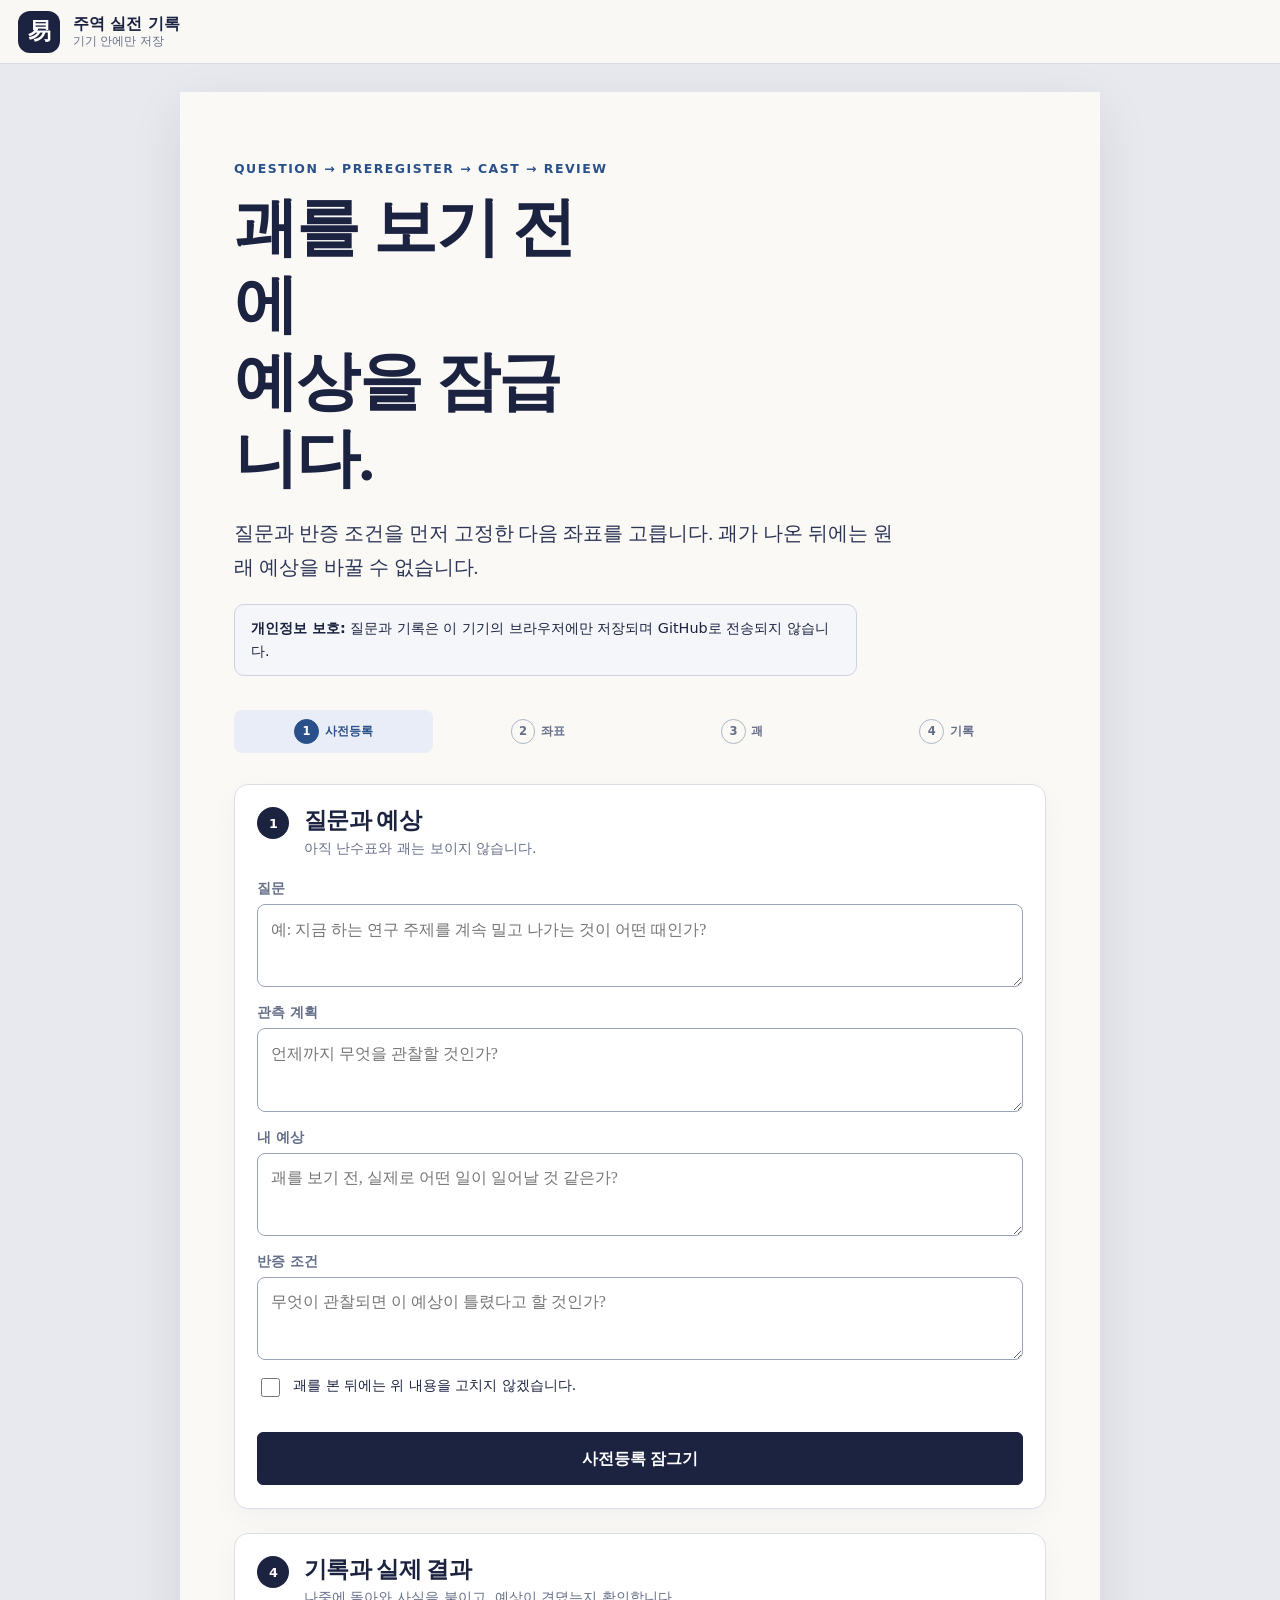
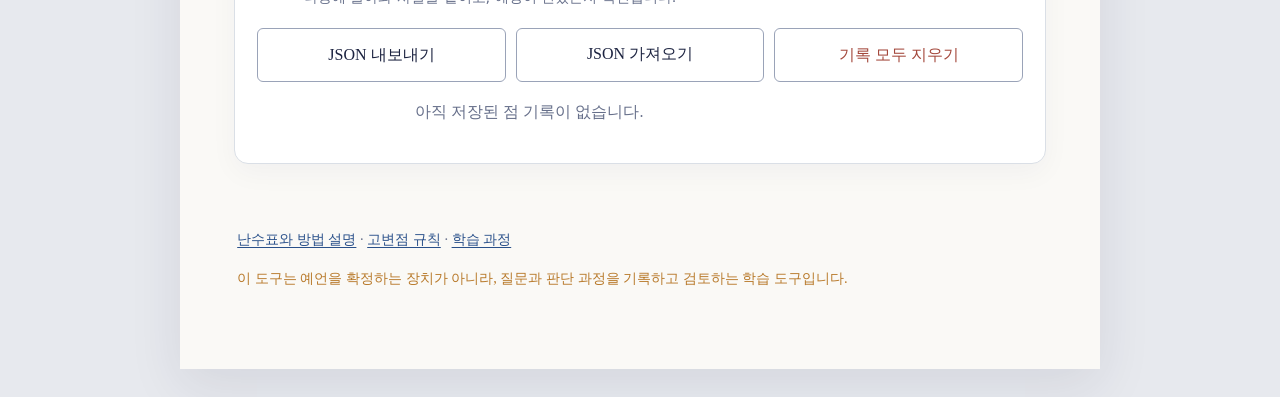
==== index.html @ b933b05b "Add mobile I Ching web app" ====
<!doctype html>
<html lang="ko">
<head>
  <meta charset="utf-8">
  <meta name="viewport" content="width=device-width,initial-scale=1,viewport-fit=cover">
  <meta name="theme-color" content="#1c2340">
  <meta name="description" content="질문과 예상을 먼저 잠그고, 난수표 시초법으로 괘를 뽑아 기록하는 주역 웹앱">
  <title>주역 — 질문부터 결과까지</title>
  <link rel="manifest" href="manifest.webmanifest">
  <link rel="icon" href="assets/app-icon.svg" type="image/svg+xml">
  <link rel="apple-touch-icon" href="assets/app-icon-192.png">
  <link rel="stylesheet" href="assets/course.css">
  <link rel="stylesheet" href="assets/webapp.css">
</head>
<body>
<header class="app-bar">
  <a class="brand" href="./" aria-label="주역 웹앱 처음으로">易</a>
  <div>
    <strong>주역 실전 기록</strong>
    <span data-network>기기 안에만 저장</span>
  </div>
  <button class="quiet" type="button" data-install hidden>앱 설치</button>
</header>

<main class="app-shell">
  <section class="hero">
    <p class="eyebrow">Question → Preregister → Cast → Review</p>
    <h1>괘를 보기 전에<br>예상을 잠급니다.</h1>
    <p class="lede">질문과 반증 조건을 먼저 고정한 다음 좌표를 고릅니다. 괘가 나온 뒤에는 원래 예상을 바꿀 수 없습니다.</p>
    <div class="privacy-note"><b>개인정보 보호:</b> 질문과 기록은 이 기기의 브라우저에만 저장되며 GitHub로 전송되지 않습니다.</div>
  </section>

  <nav class="progress" aria-label="진행 단계">
    <span class="active" data-progress="1"><b>1</b> 사전등록</span>
    <span data-progress="2"><b>2</b> 좌표</span>
    <span data-progress="3"><b>3</b> 괘</span>
    <span data-progress="4"><b>4</b> 기록</span>
  </nav>

  <section class="flow-card" data-stage="prereg">
    <div class="section-head">
      <span class="step-badge">1</span>
      <div><h2>질문과 예상</h2><p>아직 난수표와 괘는 보이지 않습니다.</p></div>
    </div>
    <form class="app-form" data-prereg-form>
      <label>질문
        <textarea name="question" required placeholder="예: 지금 하는 연구 주제를 계속 밀고 나가는 것이 어떤 때인가?"></textarea>
      </label>
      <label>관측 계획
        <textarea name="plan" required placeholder="언제까지 무엇을 관찰할 것인가?"></textarea>
      </label>
      <label>내 예상
        <textarea name="prediction" required placeholder="괘를 보기 전, 실제로 어떤 일이 일어날 것 같은가?"></textarea>
      </label>
      <label>반증 조건
        <textarea name="falsifier" required placeholder="무엇이 관찰되면 이 예상이 틀렸다고 할 것인가?"></textarea>
      </label>
      <label class="check-row"><input type="checkbox" name="confirm" required> 괘를 본 뒤에는 위 내용을 고치지 않겠습니다.</label>
      <p class="form-error" data-prereg-error role="alert"></p>
      <button class="primary" type="submit">사전등록 잠그기</button>
    </form>
    <div class="locked-card" data-prereg-locked hidden></div>
  </section>

  <section class="flow-card" data-stage="picker" hidden>
    <div class="section-head">
      <span class="step-badge">2</span>
      <div><h2>난수표 좌표</h2><p>버튼을 누르는 순간의 타이밍으로 행과 열을 멈춥니다.</p></div>
    </div>
    <div class="picker app-picker" data-app-picker>
      <div class="picker-dials">
        <div class="dial" data-dial="row"><span class="dial-label">행</span><b class="dial-num">--</b><span class="dial-range">1~40</span></div>
        <div class="dial" data-dial="col"><span class="dial-label">열</span><b class="dial-num">--</b><span class="dial-range">1~50</span></div>
      </div>
      <button class="picker-go primary" type="button" data-picker-go>시작</button>
      <p class="picker-hint" data-picker-hint>행을 멈춘 다음, 열을 멈춥니다.</p>
      <p class="form-error" data-picker-error role="alert"></p>
    </div>
  </section>

  <section class="flow-card result-card" data-stage="result" hidden>
    <div class="section-head">
      <span class="step-badge">3</span>
      <div><h2>괘와 읽을 문장</h2><p>이제 사전등록과 나란히 놓고 읽습니다.</p></div>
    </div>
    <div data-cast-result></div>
    <label class="interpretation-field">내 해석문
      <textarea data-interpretation placeholder="질문 · 괘 · 근거 · 이미지 · 적용을 한 문단으로 적어 보세요."></textarea>
    </label>
    <div class="button-row">
      <button class="primary" type="button" data-save-interpretation>해석문 저장</button>
      <button type="button" data-copy-packet>해석용 묶음 복사</button>
    </div>
    <p class="save-status" data-save-status aria-live="polite"></p>
  </section>

  <section class="records-section" aria-labelledby="records-title">
    <div class="section-head records-head">
      <span class="step-badge">4</span>
      <div><h2 id="records-title">기록과 실제 결과</h2><p>나중에 돌아와 사실을 붙이고, 예상이 견뎠는지 확인합니다.</p></div>
    </div>
    <div class="record-actions">
      <button type="button" data-export>JSON 내보내기</button>
      <label class="import-label">JSON 가져오기<input type="file" accept="application/json,.json" data-import></label>
      <button class="danger-text" type="button" data-clear-all>기록 모두 지우기</button>
    </div>
    <p class="empty-state" data-empty>아직 저장된 점 기록이 없습니다.</p>
    <div class="records" data-records></div>
  </section>

  <footer>
    <p><a href="reference/random-number-table.html">난수표와 방법 설명</a> · <a href="reference/reading-rules.html">고변점 규칙</a> · <a href="lessons/0001-cast-a-hexagram.html">학습 과정</a></p>
    <p class="src">이 도구는 예언을 확정하는 장치가 아니라, 질문과 판단 과정을 기록하고 검토하는 학습 도구입니다.</p>
  </footer>
</main>

<dialog data-outcome-dialog>
  <form method="dialog" class="outcome-form" data-outcome-form>
    <h2>실제로 일어난 일</h2>
    <input type="hidden" name="id">
    <label>관찰한 사실
      <textarea name="facts" required placeholder="해석을 섞지 말고 실제로 일어난 일만 적습니다."></textarea>
    </label>
    <label>사전 예상에 대한 판단
      <select name="rating" required>
        <option value="">선택</option>
        <option value="hit">대체로 맞음</option>
        <option value="mixed">섞여 있음</option>
        <option value="miss">대체로 틀림</option>
        <option value="unclear">아직 판정 불가</option>
      </select>
    </label>
    <label>메모 <textarea name="note" placeholder="판정 이유나 다음에 확인할 점"></textarea></label>
    <div class="button-row">
      <button value="cancel" type="button" data-close-dialog>취소</button>
      <button class="primary" value="save" type="submit">결과 저장</button>
    </div>
  </form>
</dialog>

<script src="assets/hex64.js"></script>
<script src="assets/hexagram.js"></script>
<script src="assets/db-links.js"></script>
<script src="assets/zhen-hui.js"></script>
<script src="assets/webapp.js"></script>
</body>
</html>
---- assets/course.css ----
:root {
  --ink: #1c2340;
  --muted: #666f8a;
  --paper: #faf9f6;
  --card: #ffffff;
  --blue: #29508a;
  --blue-soft: #e8edf7;
  --gold: #b8792a;
  --red: #a3473b;
  --rule: #dadfe6;
}
* { box-sizing: border-box; }
html { background: #e7e9ee; color: var(--ink); font-family: ui-serif, Georgia, "Noto Serif KR", serif; line-height: 1.72; }
body { margin: 0; }
main { width: min(860px, calc(100% - 32px)); margin: 28px auto; padding: 56px 68px; background: var(--paper); box-shadow: 0 16px 50px #1c234018; }
h1, h2, h3 { line-height: 1.2; letter-spacing: -.025em; }
h1 { font-size: clamp(2.2rem, 6vw, 4rem); margin: .2em 0 .25em; }
h2 { margin-top: 2.4em; padding-top: .4em; border-top: 1px solid var(--rule); }
p { max-width: 68ch; }
a { color: var(--blue); text-underline-offset: 3px; }
.eyebrow { color: var(--blue); font: 700 .78rem/1.2 ui-sans-serif, system-ui, sans-serif; letter-spacing: .12em; text-transform: uppercase; }
.lede { font-size: 1.22rem; color: #2c3555; }
.goal, .callout { margin: 1.5rem 0; padding: 1rem 1.2rem; border-left: 4px solid var(--blue); background: var(--blue-soft); }
.warning { border-left-color: var(--gold); background: #faf0df; }
.formula { margin: 1.3rem 0; padding: 1rem; text-align: center; font: 600 1.12rem/1.7 ui-monospace, SFMono-Regular, Menlo, monospace; background: #eef0f4; border-radius: 8px; }
.steps { counter-reset: step; padding: 0; list-style: none; }
.steps li { position: relative; margin: 1rem 0; padding-left: 3rem; }
.steps li::before { counter-increment: step; content: counter(step); position: absolute; left: 0; top: .1rem; width: 2rem; height: 2rem; display: grid; place-items: center; border-radius: 50%; background: var(--ink); color: white; font: 700 .85rem ui-sans-serif, system-ui; }
figure { margin: 2rem 0; }
svg { width: 100%; height: auto; background: white; border: 1px solid var(--rule); border-radius: 10px; }
figcaption { color: var(--muted); font-size: .9rem; margin-top: .6rem; }
.quiz { margin-top: 1.5rem; padding: 1.2rem; background: white; border: 1px solid var(--rule); border-radius: 10px; }
.choices { display: grid; gap: .6rem; margin: 1rem 0; }
button { padding: .75rem 1rem; border: 1px solid #9aa3b8; border-radius: 6px; background: white; color: var(--ink); text-align: left; cursor: pointer; font: inherit; }
button:hover, button:focus-visible { border-color: var(--blue); background: var(--blue-soft); }
.feedback { min-height: 3.1rem; padding: .65rem .8rem; border-radius: 6px; background: #f1f2f4; }
.feedback.good { color: var(--blue); background: var(--blue-soft); }
.feedback.again { color: var(--red); background: #f8e9e6; }
.calculator { margin: 1.5rem 0; padding: 1.2rem; background: white; border: 1px solid var(--rule); border-radius: 10px; }
.calculator-grid { display: grid; grid-template-columns: repeat(2, minmax(0, 1fr)); gap: 1rem; }
.calculator label { display: grid; gap: .35rem; color: var(--muted); font: 600 .9rem/1.4 ui-sans-serif, system-ui, sans-serif; }
.calculator input { width: 100%; padding: .7rem; border: 1px solid #9aa3b8; border-radius: 6px; color: var(--ink); background: white; font: 1rem ui-monospace, SFMono-Regular, Menlo, monospace; }
.calculator output { display: block; margin-top: 1rem; padding: .9rem; border-radius: 6px; background: var(--blue-soft); color: var(--blue); font-weight: 700; }
.code-block { margin: 1.3rem 0; padding: 1rem 1.2rem; background: var(--ink); color: var(--blue-soft); border-radius: 8px; font: .92rem/1.65 ui-monospace, SFMono-Regular, Menlo, monospace; overflow-x: auto; white-space: pre; }
.code-block .ph { color: var(--gold); font-style: italic; }
.mini-table { width: 100%; border-collapse: collapse; font-variant-numeric: tabular-nums; }
.mini-table th, .mini-table td { padding: .5rem; border-bottom: 1px solid var(--rule); text-align: left; }
.mini-table th:last-child, .mini-table td:last-child { text-align: left; }
.next { margin-top: 3rem; color: var(--muted); }
@media (max-width: 650px) { main { width: 100%; margin: 0; padding: 36px 22px; } .calculator-grid { grid-template-columns: 1fr; } }
@media print { html { background: white; } main { width: 100%; margin: 0; padding: 0; box-shadow: none; } .quiz { break-inside: avoid; } }

/* ── 주역 워크스페이스 전용 컴포넌트 ─────────────────────────── */
.hex { display: flex; flex-direction: column-reverse; gap: .45rem; margin: 1.2rem 0; }
.hex-row { display: grid; grid-template-columns: 3.6rem 200px 1fr; align-items: center; gap: .8rem; }
.hex-pos { color: var(--muted); font: 600 .8rem ui-sans-serif, system-ui, sans-serif; text-align: right; }
.hex-note { color: var(--muted); font: .88rem ui-sans-serif, system-ui, sans-serif; }
.hex-note b { color: var(--ink); font-variant-numeric: tabular-nums; }
.yao { position: relative; height: 15px; }
.yao.yang { background: var(--ink); }
.yao.yin { background: linear-gradient(to right, var(--ink) 0 41%, transparent 41% 59%, var(--ink) 59% 100%); }
.yao.moving::after { position: absolute; right: -1.5rem; top: 50%; transform: translateY(-50%); font: 700 1rem/1 ui-sans-serif, system-ui, sans-serif; color: var(--red); }
.yao.moving.yang::after { content: "○"; }
.yao.moving.yin::after { content: "✕"; }
.yao.empty { background: repeating-linear-gradient(90deg, var(--rule) 0 8px, transparent 8px 16px); }
.caster { margin: 1.5rem 0; padding: 1.3rem; background: white; border: 1px solid var(--rule); border-radius: 10px; }
.caster .coins { display: flex; gap: .5rem; margin: .8rem 0; min-height: 3rem; }
.coin { width: 2.9rem; height: 2.9rem; display: grid; place-items: center; border-radius: 50%; border: 2px solid var(--ink); font: 700 .95rem ui-sans-serif, system-ui, sans-serif; }
.coin.head { background: var(--ink); color: var(--paper); }
.coin.tail { background: var(--paper); color: var(--ink); }
.caster-status { margin-top: .8rem; padding: .65rem .8rem; border-radius: 6px; background: var(--blue-soft); color: var(--blue); font: 600 .95rem ui-sans-serif, system-ui, sans-serif; }
.hanja { font-weight: 700; }
.hanja small { display: block; font-weight: 400; font-size: .8rem; color: var(--muted); }
.drill-choices { display: grid; grid-template-columns: repeat(4, minmax(0, 1fr)); gap: .5rem; margin: 1rem 0; }
.drill-choices button { text-align: center; padding: .6rem .3rem; line-height: 1.3; }
.lookup { display: grid; grid-template-columns: 1fr 1fr; gap: 1rem; margin: 1rem 0; }
.lookup label { display: grid; gap: .35rem; color: var(--muted); font: 600 .9rem/1.4 ui-sans-serif, system-ui, sans-serif; }
.lookup select { padding: .7rem; border: 1px solid #9aa3b8; border-radius: 6px; background: white; color: var(--ink); font: 1rem inherit; }
@media (max-width: 650px) { .drill-choices { grid-template-columns: repeat(2, 1fr); } .lookup { grid-template-columns: 1fr; } }
.rule-choices { display: grid; grid-template-columns: repeat(2, minmax(0, 1fr)); gap: .5rem; margin: 1rem 0; }
.rule-choices button { text-align: center; padding: .6rem .5rem; font-size: .92rem; }
.src { font-family: ui-serif, Georgia, serif; color: var(--gold); font-size: .9rem; }
@media (max-width: 650px) { .rule-choices { grid-template-columns: 1fr; } }
.builder { display: grid; gap: .9rem; margin: 1rem 0; }
.builder label { display: grid; gap: .3rem; color: var(--muted); font: 600 .88rem/1.4 ui-sans-serif, system-ui, sans-serif; }
.builder label small { font-weight: 400; opacity: .85; }
.builder input, .builder textarea { width: 100%; padding: .65rem; border: 1px solid #9aa3b8; border-radius: 6px; background: white; color: var(--ink); font: 1rem/1.6 ui-serif, Georgia, "Noto Serif KR", serif; }
.builder textarea { min-height: 4.5rem; resize: vertical; }
.hanja-mini { width: 100%; border-collapse: collapse; }
.hanja-mini th, .hanja-mini td { padding: .5rem; border-bottom: 1px solid var(--rule); text-align: left; vertical-align: top; }
.hanja-mini td:first-child { font-size: 1.25rem; font-weight: 700; width: 3.4rem; text-align: center; }
.grade { margin: .5rem 0; padding: .6rem .8rem; border-radius: 6px; border-left: 4px solid var(--rule); background: #f1f2f4; font: .95rem/1.55 ui-sans-serif, system-ui, sans-serif; }
.grade.ok { border-left-color: var(--blue); background: var(--blue-soft); color: var(--blue); }
.grade.no { border-left-color: var(--red); background: #f8e9e6; color: var(--red); }
.grade small { display: inline-block; margin-top: .25rem; opacity: .9; }
.ask-grid { display: grid; grid-template-columns: repeat(2, minmax(0,1fr)); gap: .8rem; margin: 1rem 0; }
.ask-grid label { display: grid; gap: .3rem; color: var(--muted); font: 600 .88rem ui-sans-serif, system-ui, sans-serif; }
.ask-grid select, .ask-grid input { padding: .6rem; border: 1px solid #9aa3b8; border-radius: 6px; background: white; color: var(--ink); font: 1rem inherit; }
@media (max-width: 650px) { .ask-grid { grid-template-columns: 1fr; } }

/* 貞/悔 판정표에서 내 괘가 놓인 줄 (assets/zhen-hui.js) */
.mini-table tr.hit td { background: var(--blue-soft); color: var(--blue); font-weight: 700; }
.mini-table tr.hit td:first-child { box-shadow: inset 3px 0 0 var(--blue); }

/* 괘사·효사 원문 한 덩어리를 독립 블록으로 보일 때 (Lesson 6~) */
div.hanja { margin: 1.1rem 0; padding: .95rem 1.15rem; background: var(--card); border: 1px solid var(--rule); border-radius: 8px; }
div.hanja small { margin-top: .55rem; font-size: .92rem; line-height: 1.7; }

/* 이름 가리고 읽기 (blind-reading.js) — Lesson 7 */
.blind { margin: 1.6rem 0; padding: 1.2rem; background: var(--card); border: 1px solid var(--rule); border-radius: 10px; }
.blind-text { margin-bottom: 1.1rem; padding: .95rem 1.1rem; background: #f4f5f8; border-radius: 8px; }
.blind-text p { margin: .5rem 0; max-width: none; }
.blind-text .label { display: inline-block; min-width: 3.4rem; color: var(--muted); font: 700 .74rem/1.6 ui-sans-serif, system-ui, sans-serif; letter-spacing: .08em; vertical-align: top; }
.mask { padding: 0 .3em; border-radius: 3px; background: var(--ink); color: transparent; user-select: none; }
.mask.unmasked { background: #f0dcbe; color: var(--ink); user-select: auto; }
.reveal { margin-top: 1rem; padding: .9rem 1.1rem; border-left: 4px solid var(--gold); background: #faf0df; }
.reveal p { margin: .4rem 0; }

/* 난수표 시작점 고르기 (coord-picker.js) — reference/random-number-table.html */
.picker { margin: 1.4rem 0; padding: 1.3rem; background: var(--card); border: 1px solid var(--rule); border-radius: 10px; text-align: center; }
.picker-dials { display: flex; justify-content: center; gap: 1.6rem; margin-bottom: 1.1rem; }
.dial { display: grid; gap: .1rem; justify-items: center; min-width: 7.2rem; padding: .8rem 1rem; border: 1px solid var(--rule); border-radius: 8px; background: #f4f5f8; }
.dial-label { color: var(--muted); font: 700 .74rem/1.6 ui-sans-serif, system-ui, sans-serif; letter-spacing: .12em; }
.dial-num { font: 700 2.6rem/1.1 ui-monospace, SFMono-Regular, Menlo, monospace; font-variant-numeric: tabular-nums; color: var(--ink); }
.dial-range { color: var(--muted); font: .74rem ui-sans-serif, system-ui, sans-serif; }
.dial.spinning { border-color: var(--blue); background: var(--blue-soft); }
.dial.spinning .dial-num { color: var(--blue); }
.dial.locked { border-color: var(--gold); background: #faf0df; }
.dial.locked .dial-num { color: var(--gold); }
.picker-go { padding: .7rem 2rem; font: 700 1rem ui-sans-serif, system-ui, sans-serif; }
.picker-hint { max-width: none; margin: .8rem 0 0; color: var(--muted); font: .9rem/1.6 ui-sans-serif, system-ui, sans-serif; }
.picker-out { margin-top: 1.2rem; padding-top: 1.1rem; border-top: 1px solid var(--rule); text-align: left; }
.picker-coord { max-width: none; margin: 0 0 .8rem; font-size: 1.15rem; }
.picker-coord span { color: var(--muted); font-size: .88rem; }
.picker-digits { margin: .6rem 0; }
.picker-digits label { display: block; color: var(--muted); font: 700 .76rem/1.8 ui-sans-serif, system-ui, sans-serif; letter-spacing: .06em; }
.picker-digits label small { font-weight: 400; letter-spacing: 0; }
.picker-digits code { display: block; padding: .6rem .8rem; background: #f4f5f8; border-radius: 6px; font: 1rem/1.5 ui-monospace, SFMono-Regular, Menlo, monospace; letter-spacing: .08em; word-break: break-all; user-select: all; }
.picker-digits.sub code { font-size: .85rem; color: var(--muted); }
.picker-say { max-width: none; margin: .9rem 0 0; color: var(--muted); font: .9rem/1.6 ui-sans-serif, system-ui, sans-serif; }
.picker-say q { color: var(--ink); font-weight: 600; }
.picker-note { max-width: none; margin: .7rem 0 0; padding: .55rem .8rem; border-radius: 6px; background: var(--blue-soft); color: var(--blue); font: .88rem/1.6 ui-sans-serif, system-ui, sans-serif; }
.picker-note.warn { background: #f8e9e6; color: var(--red); }
.nansu mark { background: #f0dcbe; color: var(--ink); }
@media (max-width: 650px) { .picker-dials { gap: .8rem; } .dial { min-width: 0; flex: 1; padding: .7rem .4rem; } .dial-num { font-size: 2rem; } }
---- assets/webapp.css ----
:root {
  --safe-bottom: env(safe-area-inset-bottom, 0px);
}
html { scroll-behavior: smooth; }
body { padding-bottom: var(--safe-bottom); }
button, input, textarea, select { font-size: 16px; }
button:disabled { cursor: not-allowed; opacity: .55; }
[hidden] { display: none !important; }
.app-bar { position: sticky; top: 0; z-index: 20; min-height: 64px; display: flex; align-items: center; gap: .8rem; padding: .65rem max(18px, env(safe-area-inset-left)); border-bottom: 1px solid #d7dbe3; background: #faf9f6ee; backdrop-filter: blur(14px); font-family: ui-sans-serif, system-ui, sans-serif; }
.app-bar .brand { width: 42px; height: 42px; display: grid; place-items: center; border-radius: 12px; background: var(--ink); color: white; text-decoration: none; font: 700 1.45rem ui-serif, Georgia, serif; }
.app-bar div { display: grid; margin-right: auto; line-height: 1.3; }
.app-bar span { color: var(--muted); font-size: .72rem; }
.app-bar .quiet { padding: .45rem .7rem; font-size: .82rem; }
.app-shell { width: min(920px, calc(100% - 28px)); padding: 42px 54px 64px; }
.hero { padding: 1rem 0 1.6rem; }
.hero h1 { max-width: 12ch; }
.privacy-note { max-width: 68ch; margin-top: 1.2rem; padding: .8rem 1rem; border: 1px solid #ccd3df; border-radius: 10px; background: #f4f6f9; font: .9rem/1.55 ui-sans-serif, system-ui, sans-serif; }
.progress { position: sticky; top: 65px; z-index: 10; display: grid; grid-template-columns: repeat(4, 1fr); gap: .35rem; margin: 0 -10px 1.4rem; padding: .55rem 10px; background: var(--paper); }
.progress span { display: flex; align-items: center; justify-content: center; gap: .35rem; min-width: 0; padding: .55rem .35rem; border-radius: 8px; color: var(--muted); font: 700 .78rem/1.2 ui-sans-serif, system-ui, sans-serif; }
.progress b { width: 1.55rem; height: 1.55rem; display: grid; place-items: center; flex: 0 0 auto; border: 1px solid #aeb6c5; border-radius: 50%; font-size: .72rem; }
.progress .active { color: var(--blue); background: var(--blue-soft); }
.progress .active b, .progress .done b { border-color: var(--blue); background: var(--blue); color: white; }
.progress .done { color: var(--blue); }
.flow-card, .records-section { margin: 1rem 0 1.5rem; padding: 1.4rem; border: 1px solid var(--rule); border-radius: 14px; background: var(--card); box-shadow: 0 9px 28px #1c23400a; }
.section-head { display: flex; align-items: flex-start; gap: .9rem; margin-bottom: 1.2rem; }
.section-head h2 { margin: 0 0 .2rem; padding: 0; border: 0; font-size: 1.45rem; }
.section-head p { margin: 0; color: var(--muted); font: .9rem/1.5 ui-sans-serif, system-ui, sans-serif; }
.step-badge { width: 2rem; height: 2rem; display: grid; place-items: center; flex: 0 0 auto; border-radius: 50%; background: var(--ink); color: white; font: 700 .8rem ui-sans-serif, system-ui, sans-serif; }
.app-form, .outcome-form { display: grid; gap: 1rem; }
.app-form label, .outcome-form label, .interpretation-field { display: grid; gap: .35rem; color: var(--muted); font: 700 .87rem/1.4 ui-sans-serif, system-ui, sans-serif; }
.app-form textarea, .outcome-form textarea, .outcome-form select, .interpretation-field textarea { width: 100%; min-height: 5.2rem; padding: .78rem; border: 1px solid #9aa3b8; border-radius: 8px; background: white; color: var(--ink); font: 1rem/1.55 ui-serif, Georgia, "Noto Serif KR", serif; resize: vertical; }
.outcome-form select { min-height: 3rem; }
.check-row { display: flex !important; grid-template-columns: auto 1fr; align-items: flex-start; gap: .65rem !important; color: var(--ink) !important; font-weight: 500 !important; }
.check-row input { width: 1.15rem; height: 1.15rem; margin-top: .15rem; }
.primary { border-color: var(--ink); background: var(--ink); color: white; text-align: center; font-weight: 700; }
.primary:hover, .primary:focus-visible { border-color: var(--blue); background: var(--blue); color: white; }
.form-error { min-height: 0; margin: 0; color: var(--red); font: 700 .86rem ui-sans-serif, system-ui, sans-serif; }
.locked-card { padding: 1rem; border-left: 4px solid var(--gold); border-radius: 8px; background: #faf0df; }
.locked-card h3 { margin: 0 0 .6rem; }
.locked-card dl { display: grid; grid-template-columns: 6rem 1fr; gap: .45rem .8rem; margin: 0; }
.locked-card dt { color: #816022; font: 700 .78rem ui-sans-serif, system-ui, sans-serif; }
.locked-card dd { margin: 0; white-space: pre-wrap; }
.lock-time { margin: .8rem 0 0; color: #816022; font: .76rem ui-sans-serif, system-ui, sans-serif; }
.app-picker { margin-bottom: 0; }
.app-picker .picker-go { min-width: 11rem; }
.result-summary { display: grid; grid-template-columns: 1fr auto 1fr; align-items: center; gap: 1rem; margin: 1rem 0; }
.hex-panel { min-width: 0; padding: 1rem; border-radius: 10px; background: #f6f7f9; }
.hex-panel h3 { margin: 0 0 .25rem; font-size: 1.05rem; }
.hex-panel .hex { margin: .8rem 0 0; }
.hex-panel .hex-row { grid-template-columns: 2.7rem minmax(90px, 150px); gap: .55rem; }
.hex-panel .hex-note { display: none; }
.result-arrow { color: var(--gold); font-size: 1.8rem; }
.result-meta { margin: 1rem 0; padding: 1rem; border-radius: 10px; background: var(--blue-soft); }
.result-meta p { max-width: none; margin: .35rem 0; }
.digits-line { overflow-wrap: anywhere; font: .9rem ui-monospace, SFMono-Regular, Menlo, monospace; }
.reading-rule { margin: 1rem 0; padding: 1rem; border-left: 4px solid var(--gold); background: #faf0df; }
.reading-rule h3 { margin: 0 0 .4rem; }
.reading-rule p { max-width: none; margin: .35rem 0; }
.source-links { font: .9rem/1.6 ui-sans-serif, system-ui, sans-serif; }
.interpretation-field { margin-top: 1.2rem; }
.interpretation-field textarea { min-height: 9rem; }
.button-row, .record-actions { display: flex; flex-wrap: wrap; gap: .65rem; margin-top: .9rem; }
.button-row button, .record-actions button, .import-label { flex: 1 1 10rem; text-align: center; }
.save-status { min-height: 1.4rem; margin: .5rem 0 0; color: var(--blue); font: .85rem ui-sans-serif, system-ui, sans-serif; }
.record-actions { margin: 0 0 1rem; }
.import-label { display: grid; place-items: center; padding: .75rem 1rem; border: 1px solid #9aa3b8; border-radius: 6px; background: white; cursor: pointer; font: 1rem ui-serif, Georgia, serif; }
.import-label input { position: absolute; width: 1px; height: 1px; opacity: 0; }
.danger-text { color: var(--red); }
.empty-state { color: var(--muted); text-align: center; }
.records { display: grid; gap: .8rem; }
.record { border: 1px solid var(--rule); border-radius: 10px; overflow: hidden; }
.record summary { display: grid; grid-template-columns: auto 1fr auto; align-items: center; gap: .8rem; padding: .9rem 1rem; cursor: pointer; list-style: none; }
.record summary::-webkit-details-marker { display: none; }
.record-id { color: var(--blue); font: 700 .72rem ui-sans-serif, system-ui, sans-serif; }
.record-title { min-width: 0; }
.record-title b, .record-title small { display: block; overflow: hidden; text-overflow: ellipsis; white-space: nowrap; }
.record-title small { color: var(--muted); font: .75rem ui-sans-serif, system-ui, sans-serif; }
.record-state { padding: .3rem .55rem; border-radius: 999px; background: #eef0f4; color: var(--muted); font: 700 .7rem ui-sans-serif, system-ui, sans-serif; }
.record-state.done { background: var(--blue-soft); color: var(--blue); }
.record-body { padding: 0 1rem 1rem; border-top: 1px solid var(--rule); }
.record-body dl { display: grid; grid-template-columns: 5.5rem 1fr; gap: .35rem .7rem; }
.record-body dt { color: var(--muted); font: 700 .75rem ui-sans-serif, system-ui, sans-serif; }
.record-body dd { margin: 0; white-space: pre-wrap; }
.record-body .button-row button { padding: .55rem .7rem; font-size: .86rem; }
dialog { width: min(620px, calc(100% - 28px)); max-height: calc(100dvh - 28px); padding: 1.3rem; border: 0; border-radius: 14px; color: var(--ink); background: var(--paper); box-shadow: 0 22px 80px #0005; }
dialog::backdrop { background: #101528aa; backdrop-filter: blur(3px); }
.outcome-form h2 { margin: 0; padding: 0; border: 0; }
footer { padding: 1.5rem .2rem 0; color: var(--muted); font-size: .9rem; }
footer p { max-width: none; }
@media (max-width: 650px) {
  .app-shell { width: 100%; margin: 0; padding: 22px 16px 48px; box-shadow: none; }
  .hero { padding-top: .4rem; }
  .hero h1 { font-size: clamp(2.35rem, 12vw, 3.4rem); }
  .progress { top: 64px; margin-inline: -4px; }
  .progress span { font-size: .68rem; }
  .progress b { display: none; }
  .flow-card, .records-section { padding: 1rem; border-radius: 12px; }
  .result-summary { grid-template-columns: 1fr; }
  .result-arrow { transform: rotate(90deg); text-align: center; line-height: 1; }
  .locked-card dl, .record-body dl { grid-template-columns: 1fr; gap: .1rem; }
  .locked-card dd, .record-body dd { margin-bottom: .55rem; }
  .record summary { grid-template-columns: auto minmax(0, 1fr); }
  .record-state { grid-column: 2; justify-self: start; }
}
@media (display-mode: standalone) {
  .app-bar { padding-top: max(.65rem, env(safe-area-inset-top)); }
}
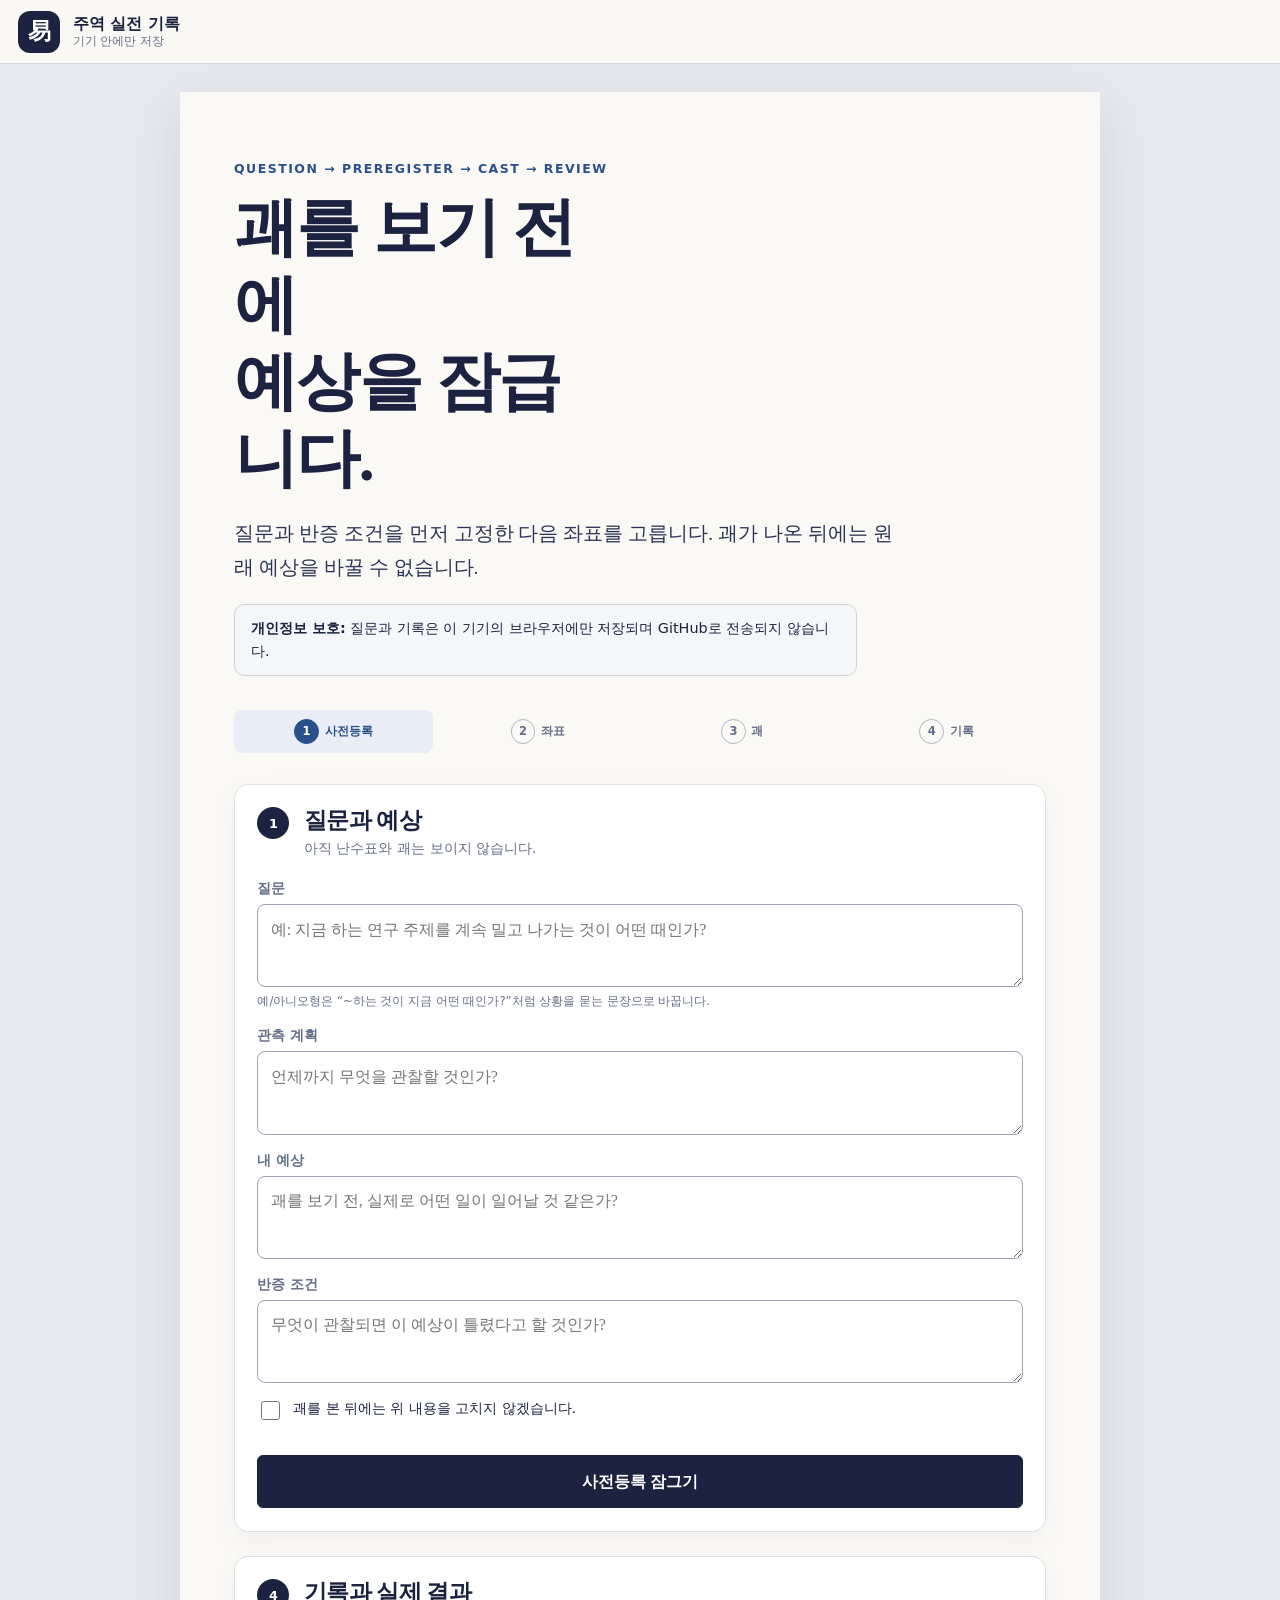
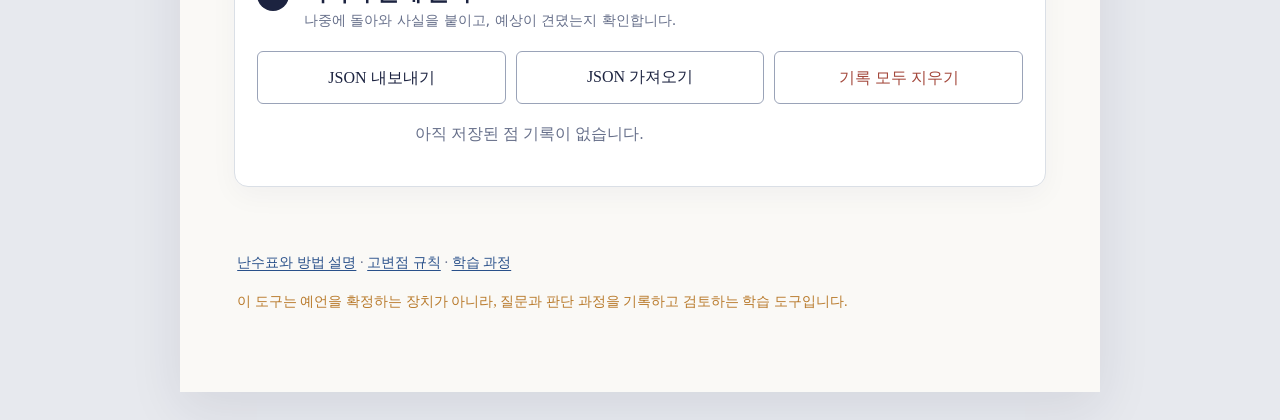
==== commit 681d0722: "Refine completed reading flow" ====
--- a/index.html
+++ b/index.html
@@ -45,6 +45,7 @@
     <form class="app-form" data-prereg-form>
       <label>질문
         <textarea name="question" required placeholder="예: 지금 하는 연구 주제를 계속 밀고 나가는 것이 어떤 때인가?"></textarea>
+        <small>예/아니오형은 “~하는 것이 지금 어떤 때인가?”처럼 상황을 묻는 문장으로 바꿉니다.</small>
       </label>
       <label>관측 계획
         <textarea name="plan" required placeholder="언제까지 무엇을 관찰할 것인가?"></textarea>
--- a/assets/webapp.css
+++ b/assets/webapp.css
@@ -28,6 +28,7 @@
 .step-badge { width: 2rem; height: 2rem; display: grid; place-items: center; flex: 0 0 auto; border-radius: 50%; background: var(--ink); color: white; font: 700 .8rem ui-sans-serif, system-ui, sans-serif; }
 .app-form, .outcome-form { display: grid; gap: 1rem; }
 .app-form label, .outcome-form label, .interpretation-field { display: grid; gap: .35rem; color: var(--muted); font: 700 .87rem/1.4 ui-sans-serif, system-ui, sans-serif; }
+.app-form label small { font-weight: 500; line-height: 1.5; }
 .app-form textarea, .outcome-form textarea, .outcome-form select, .interpretation-field textarea { width: 100%; min-height: 5.2rem; padding: .78rem; border: 1px solid #9aa3b8; border-radius: 8px; background: white; color: var(--ink); font: 1rem/1.55 ui-serif, Georgia, "Noto Serif KR", serif; resize: vertical; }
 .outcome-form select { min-height: 3rem; }
 .check-row { display: flex !important; grid-template-columns: auto 1fr; align-items: flex-start; gap: .65rem !important; color: var(--ink) !important; font-weight: 500 !important; }
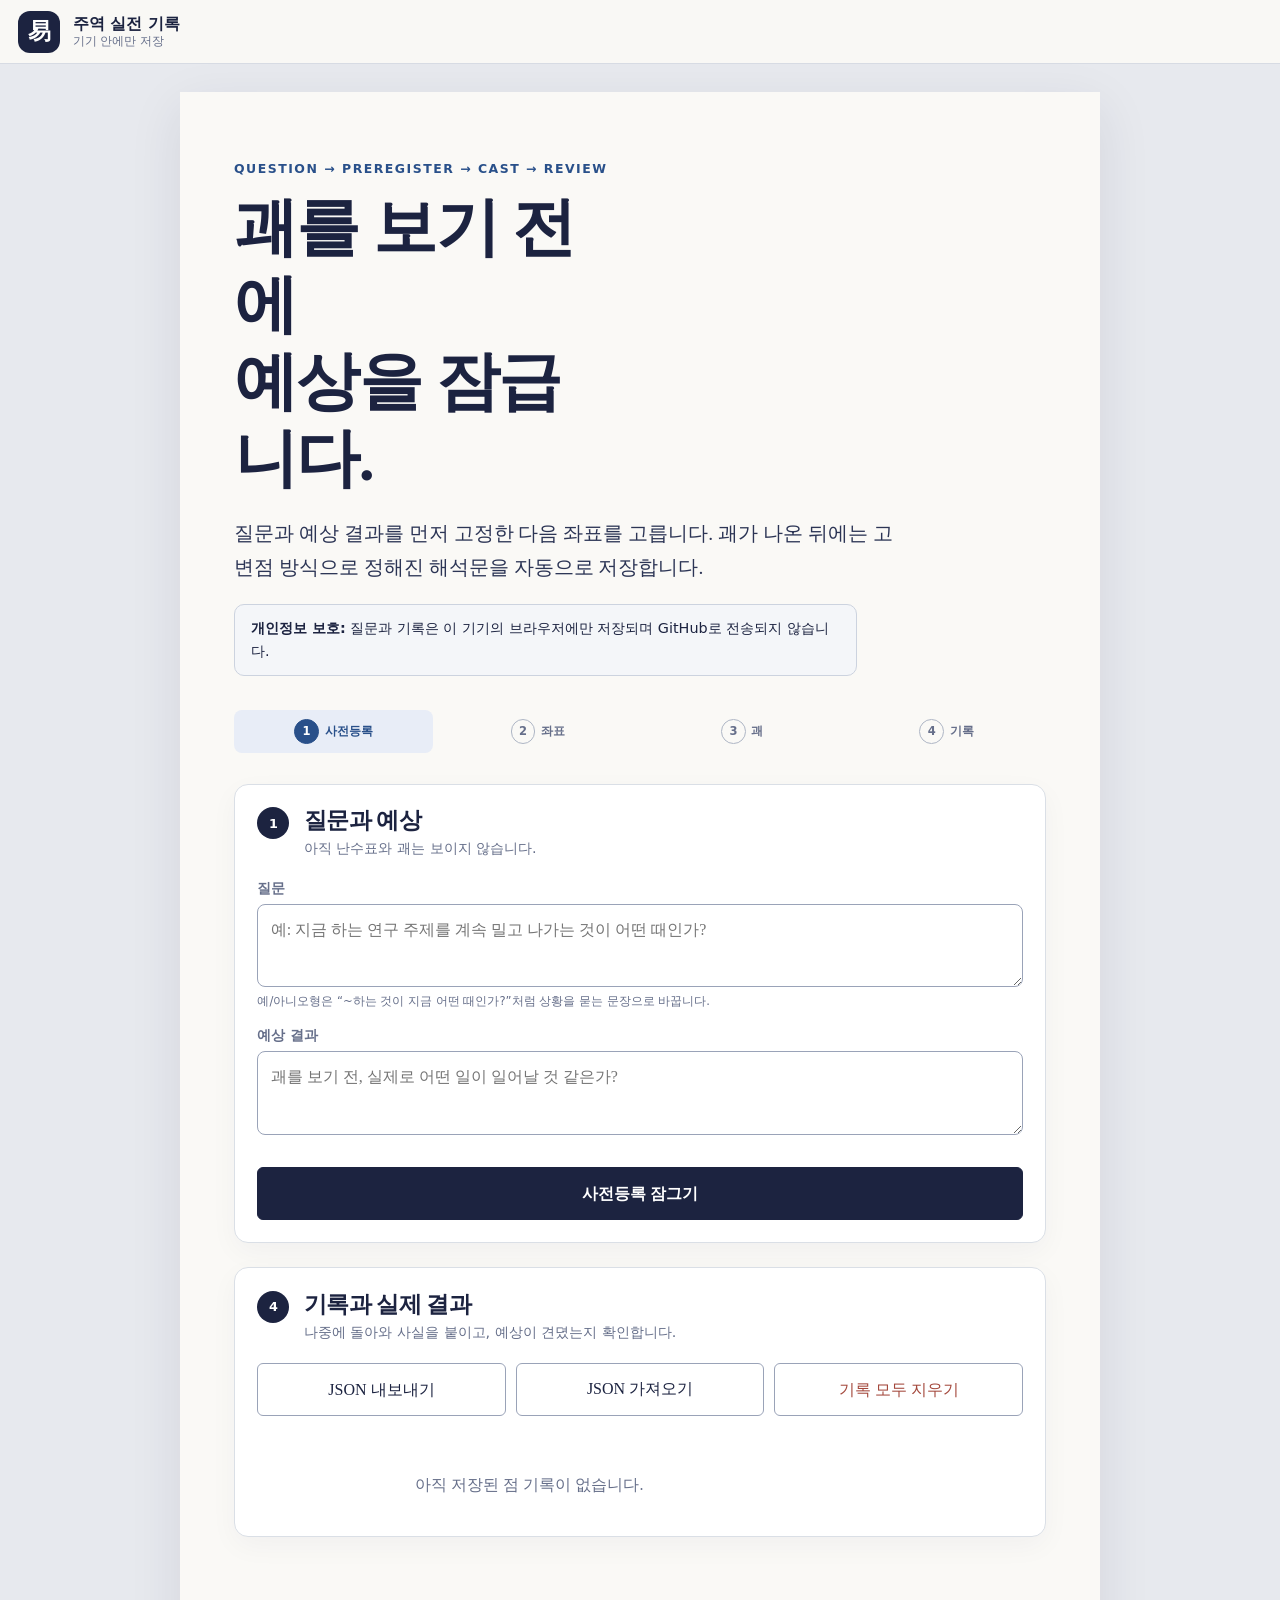
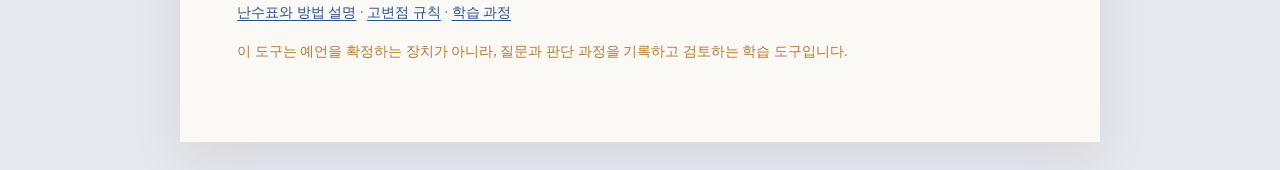
==== commit 6159fb2c: "Simplify preregistration and fix Safari export" ====
--- a/index.html
+++ b/index.html
@@ -4,7 +4,7 @@
   <meta charset="utf-8">
   <meta name="viewport" content="width=device-width,initial-scale=1,viewport-fit=cover">
   <meta name="theme-color" content="#1c2340">
-  <meta name="description" content="질문과 예상을 먼저 잠그고, 난수표 시초법으로 괘를 뽑아 기록하는 주역 웹앱">
+  <meta name="description" content="질문과 예상 결과를 먼저 잠그고, 난수표 시초법으로 괘를 뽑아 기록하는 주역 웹앱">
   <title>주역 — 질문부터 결과까지</title>
   <link rel="manifest" href="manifest.webmanifest">
   <link rel="icon" href="assets/app-icon.svg" type="image/svg+xml">
@@ -26,7 +26,7 @@
   <section class="hero">
     <p class="eyebrow">Question → Preregister → Cast → Review</p>
     <h1>괘를 보기 전에<br>예상을 잠급니다.</h1>
-    <p class="lede">질문과 반증 조건을 먼저 고정한 다음 좌표를 고릅니다. 괘가 나온 뒤에는 원래 예상을 바꿀 수 없습니다.</p>
+    <p class="lede">질문과 예상 결과를 먼저 고정한 다음 좌표를 고릅니다. 괘가 나온 뒤에는 고변점 방식으로 정해진 해석문을 자동으로 저장합니다.</p>
     <div class="privacy-note"><b>개인정보 보호:</b> 질문과 기록은 이 기기의 브라우저에만 저장되며 GitHub로 전송되지 않습니다.</div>
   </section>
 
@@ -47,16 +47,9 @@
         <textarea name="question" required placeholder="예: 지금 하는 연구 주제를 계속 밀고 나가는 것이 어떤 때인가?"></textarea>
         <small>예/아니오형은 “~하는 것이 지금 어떤 때인가?”처럼 상황을 묻는 문장으로 바꿉니다.</small>
       </label>
-      <label>관측 계획
-        <textarea name="plan" required placeholder="언제까지 무엇을 관찰할 것인가?"></textarea>
-      </label>
-      <label>내 예상
+      <label>예상 결과
         <textarea name="prediction" required placeholder="괘를 보기 전, 실제로 어떤 일이 일어날 것 같은가?"></textarea>
       </label>
-      <label>반증 조건
-        <textarea name="falsifier" required placeholder="무엇이 관찰되면 이 예상이 틀렸다고 할 것인가?"></textarea>
-      </label>
-      <label class="check-row"><input type="checkbox" name="confirm" required> 괘를 본 뒤에는 위 내용을 고치지 않겠습니다.</label>
       <p class="form-error" data-prereg-error role="alert"></p>
       <button class="primary" type="submit">사전등록 잠그기</button>
     </form>
@@ -85,12 +78,8 @@
       <div><h2>괘와 읽을 문장</h2><p>이제 사전등록과 나란히 놓고 읽습니다.</p></div>
     </div>
     <div data-cast-result></div>
-    <label class="interpretation-field">내 해석문
-      <textarea data-interpretation placeholder="질문 · 괘 · 근거 · 이미지 · 적용을 한 문단으로 적어 보세요."></textarea>
-    </label>
     <div class="button-row">
-      <button class="primary" type="button" data-save-interpretation>해석문 저장</button>
-      <button type="button" data-copy-packet>해석용 묶음 복사</button>
+      <button type="button" data-copy-packet>결과 복사</button>
     </div>
     <p class="save-status" data-save-status aria-live="polite"></p>
   </section>
@@ -105,6 +94,7 @@
       <label class="import-label">JSON 가져오기<input type="file" accept="application/json,.json" data-import></label>
       <button class="danger-text" type="button" data-clear-all>기록 모두 지우기</button>
     </div>
+    <p class="save-status" data-export-status aria-live="polite"></p>
     <p class="empty-state" data-empty>아직 저장된 점 기록이 없습니다.</p>
     <div class="records" data-records></div>
   </section>
--- a/assets/webapp.css
+++ b/assets/webapp.css
@@ -27,9 +27,9 @@
 .section-head p { margin: 0; color: var(--muted); font: .9rem/1.5 ui-sans-serif, system-ui, sans-serif; }
 .step-badge { width: 2rem; height: 2rem; display: grid; place-items: center; flex: 0 0 auto; border-radius: 50%; background: var(--ink); color: white; font: 700 .8rem ui-sans-serif, system-ui, sans-serif; }
 .app-form, .outcome-form { display: grid; gap: 1rem; }
-.app-form label, .outcome-form label, .interpretation-field { display: grid; gap: .35rem; color: var(--muted); font: 700 .87rem/1.4 ui-sans-serif, system-ui, sans-serif; }
+.app-form label, .outcome-form label { display: grid; gap: .35rem; color: var(--muted); font: 700 .87rem/1.4 ui-sans-serif, system-ui, sans-serif; }
 .app-form label small { font-weight: 500; line-height: 1.5; }
-.app-form textarea, .outcome-form textarea, .outcome-form select, .interpretation-field textarea { width: 100%; min-height: 5.2rem; padding: .78rem; border: 1px solid #9aa3b8; border-radius: 8px; background: white; color: var(--ink); font: 1rem/1.55 ui-serif, Georgia, "Noto Serif KR", serif; resize: vertical; }
+.app-form textarea, .outcome-form textarea, .outcome-form select { width: 100%; min-height: 5.2rem; padding: .78rem; border: 1px solid #9aa3b8; border-radius: 8px; background: white; color: var(--ink); font: 1rem/1.55 ui-serif, Georgia, "Noto Serif KR", serif; resize: vertical; }
 .outcome-form select { min-height: 3rem; }
 .check-row { display: flex !important; grid-template-columns: auto 1fr; align-items: flex-start; gap: .65rem !important; color: var(--ink) !important; font-weight: 500 !important; }
 .check-row input { width: 1.15rem; height: 1.15rem; margin-top: .15rem; }
@@ -58,8 +58,8 @@
 .reading-rule h3 { margin: 0 0 .4rem; }
 .reading-rule p { max-width: none; margin: .35rem 0; }
 .source-links { font: .9rem/1.6 ui-sans-serif, system-ui, sans-serif; }
-.interpretation-field { margin-top: 1.2rem; }
-.interpretation-field textarea { min-height: 9rem; }
+.automatic-reading { white-space: pre-wrap; }
+.saved-note { color: #816022; font: .78rem/1.5 ui-sans-serif, system-ui, sans-serif; }
 .button-row, .record-actions { display: flex; flex-wrap: wrap; gap: .65rem; margin-top: .9rem; }
 .button-row button, .record-actions button, .import-label { flex: 1 1 10rem; text-align: center; }
 .save-status { min-height: 1.4rem; margin: .5rem 0 0; color: var(--blue); font: .85rem ui-sans-serif, system-ui, sans-serif; }
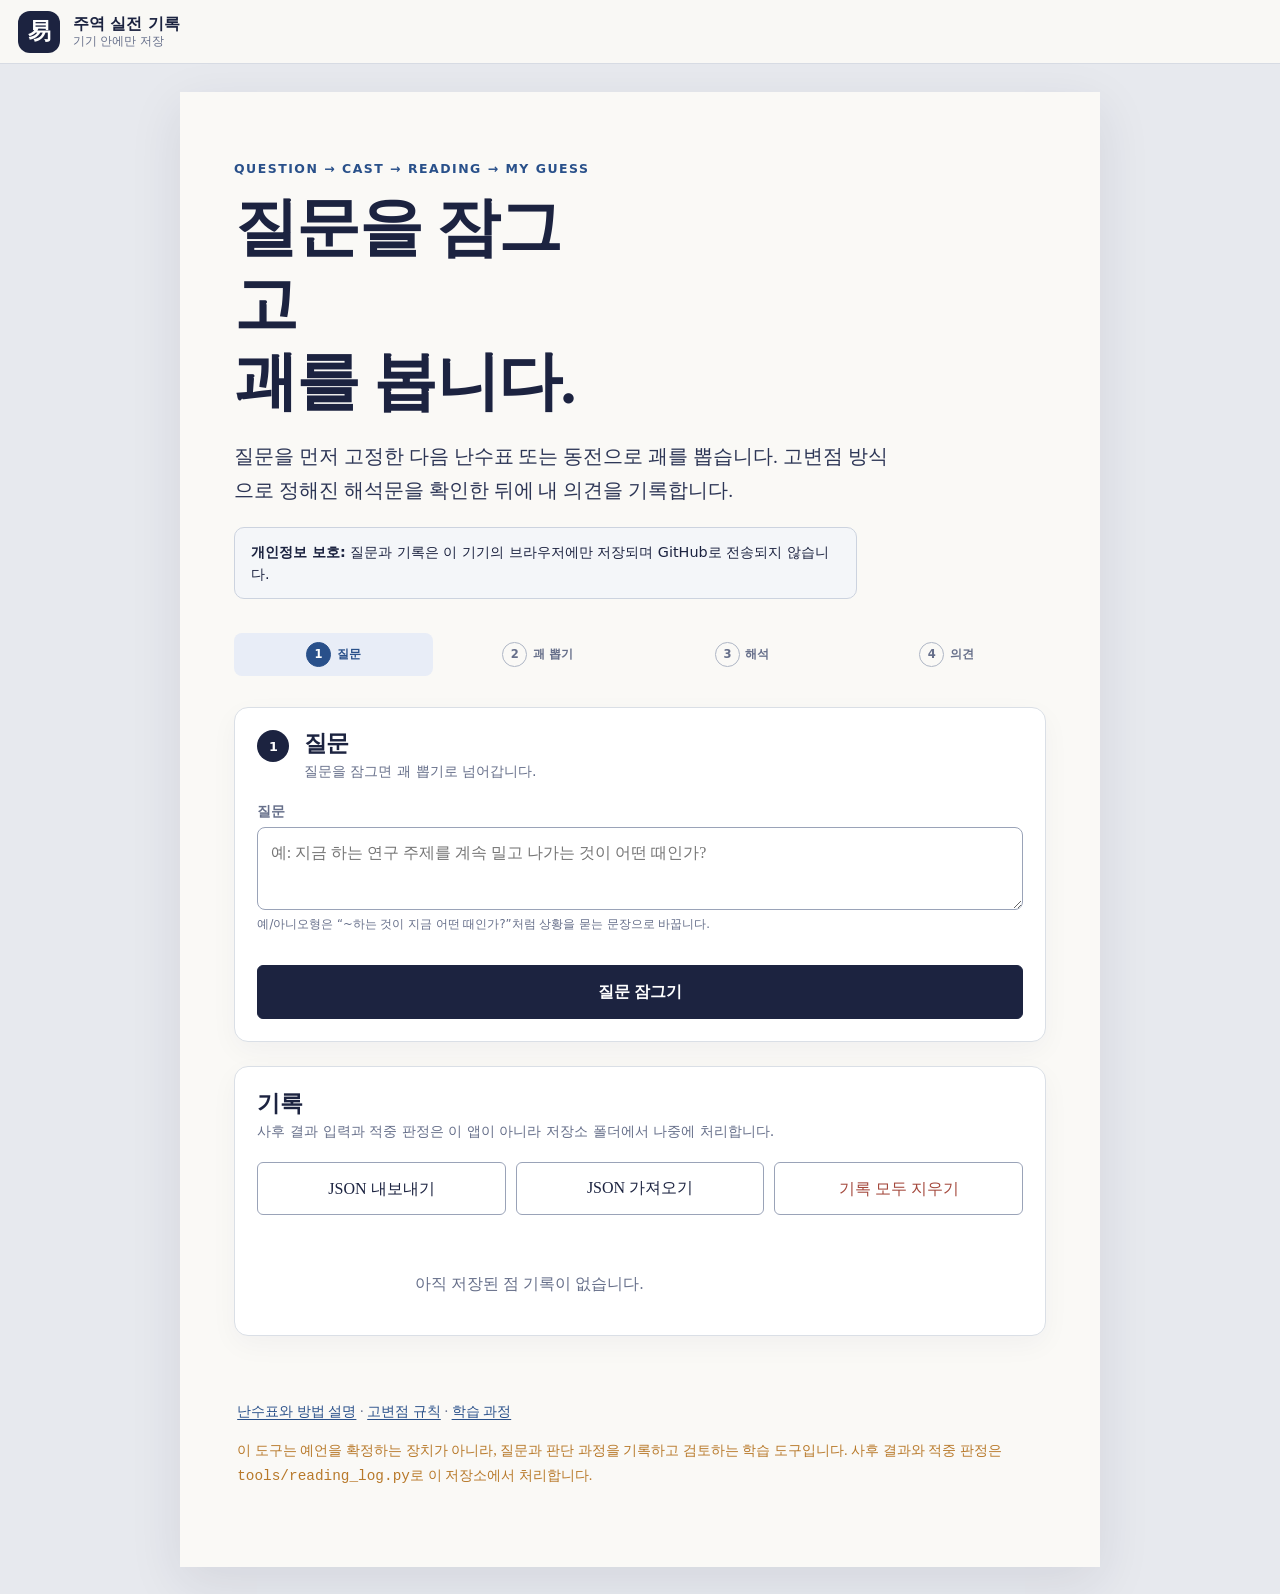
==== commit 59f81aee: "Redesign cast workflow: coin method, guess after reading Lock only the question up front; add a coin" ====
--- a/index.html
+++ b/index.html
@@ -24,43 +24,45 @@
 
 <main class="app-shell">
   <section class="hero">
-    <p class="eyebrow">Question → Preregister → Cast → Review</p>
-    <h1>괘를 보기 전에<br>예상을 잠급니다.</h1>
-    <p class="lede">질문과 예상 결과를 먼저 고정한 다음 좌표를 고릅니다. 괘가 나온 뒤에는 고변점 방식으로 정해진 해석문을 자동으로 저장합니다.</p>
+    <p class="eyebrow">Question → Cast → Reading → My Guess</p>
+    <h1>질문을 잠그고<br>괘를 봅니다.</h1>
+    <p class="lede">질문을 먼저 고정한 다음 난수표 또는 동전으로 괘를 뽑습니다. 고변점 방식으로 정해진 해석문을 확인한 뒤에 내 의견을 기록합니다.</p>
     <div class="privacy-note"><b>개인정보 보호:</b> 질문과 기록은 이 기기의 브라우저에만 저장되며 GitHub로 전송되지 않습니다.</div>
   </section>
 
   <nav class="progress" aria-label="진행 단계">
-    <span class="active" data-progress="1"><b>1</b> 사전등록</span>
-    <span data-progress="2"><b>2</b> 좌표</span>
-    <span data-progress="3"><b>3</b> 괘</span>
-    <span data-progress="4"><b>4</b> 기록</span>
+    <span class="active" data-progress="1"><b>1</b> 질문</span>
+    <span data-progress="2"><b>2</b> 괘 뽑기</span>
+    <span data-progress="3"><b>3</b> 해석</span>
+    <span data-progress="4"><b>4</b> 의견</span>
   </nav>
 
-  <section class="flow-card" data-stage="prereg">
+  <section class="flow-card" data-stage="question">
     <div class="section-head">
       <span class="step-badge">1</span>
-      <div><h2>질문과 예상</h2><p>아직 난수표와 괘는 보이지 않습니다.</p></div>
+      <div><h2>질문</h2><p>질문을 잠그면 괘 뽑기로 넘어갑니다.</p></div>
     </div>
-    <form class="app-form" data-prereg-form>
+    <form class="app-form" data-question-form>
       <label>질문
         <textarea name="question" required placeholder="예: 지금 하는 연구 주제를 계속 밀고 나가는 것이 어떤 때인가?"></textarea>
         <small>예/아니오형은 “~하는 것이 지금 어떤 때인가?”처럼 상황을 묻는 문장으로 바꿉니다.</small>
       </label>
-      <label>예상 결과
-        <textarea name="prediction" required placeholder="괘를 보기 전, 실제로 어떤 일이 일어날 것 같은가?"></textarea>
-      </label>
-      <p class="form-error" data-prereg-error role="alert"></p>
-      <button class="primary" type="submit">사전등록 잠그기</button>
+      <p class="form-error" data-question-error role="alert"></p>
+      <button class="primary" type="submit">질문 잠그기</button>
     </form>
-    <div class="locked-card" data-prereg-locked hidden></div>
+    <div class="locked-card" data-question-locked hidden></div>
   </section>
 
-  <section class="flow-card" data-stage="picker" hidden>
+  <section class="flow-card" data-stage="cast" hidden>
     <div class="section-head">
       <span class="step-badge">2</span>
-      <div><h2>난수표 좌표</h2><p>버튼을 누르는 순간의 타이밍으로 행과 열을 멈춥니다.</p></div>
+      <div><h2>괘 뽑기</h2><p>난수표 또는 동전으로 여섯 효를 정합니다.</p></div>
     </div>
+    <div class="method-tabs" data-method-tabs>
+      <button type="button" class="method-tab active" data-method="table">난수표</button>
+      <button type="button" class="method-tab" data-method="coin">동전</button>
+    </div>
+
     <div class="picker app-picker" data-app-picker>
       <div class="picker-dials">
         <div class="dial" data-dial="row"><span class="dial-label">행</span><b class="dial-num">--</b><span class="dial-range">1~40</span></div>
@@ -70,24 +72,45 @@
       <p class="picker-hint" data-picker-hint>행을 멈춘 다음, 열을 멈춥니다.</p>
       <p class="form-error" data-picker-error role="alert"></p>
     </div>
+
+    <div class="coin-picker" data-coin-picker hidden>
+      <p class="picker-hint">동전 세 개를 직접 던져 나온 효값(6·7·8·9)을 초효부터 순서대로 고릅니다.</p>
+      <div class="coin-rows" data-coin-rows></div>
+      <button class="picker-go primary" type="button" data-coin-go disabled>괘 뽑기</button>
+      <p class="form-error" data-coin-error role="alert"></p>
+    </div>
   </section>
 
   <section class="flow-card result-card" data-stage="result" hidden>
     <div class="section-head">
       <span class="step-badge">3</span>
-      <div><h2>괘와 읽을 문장</h2><p>이제 사전등록과 나란히 놓고 읽습니다.</p></div>
+      <div><h2>괘와 읽을 문장</h2><p>고변점 방식으로 정해진 해석문입니다.</p></div>
     </div>
     <div data-cast-result></div>
     <div class="button-row">
-      <button type="button" data-copy-packet>결과 복사</button>
+      <button type="button" data-copy-packet>고변점 추출문(主) 복사</button>
     </div>
+  </section>
+
+  <section class="flow-card" data-stage="guess" hidden>
+    <div class="section-head">
+      <span class="step-badge">4</span>
+      <div><h2>내 의견</h2><p>괘와 해석문을 본 뒤, 예상하는 결과를 적습니다.</p></div>
+    </div>
+    <form class="app-form" data-guess-form>
+      <label>내 의견 (결과 예측)
+        <textarea name="guess" required placeholder="이 괘와 해석문을 보고, 실제로 어떤 일이 일어날 것 같은가?"></textarea>
+      </label>
+      <p class="form-error" data-guess-error role="alert"></p>
+      <button class="primary" type="submit">의견 기록</button>
+    </form>
+    <div class="locked-card" data-guess-locked hidden></div>
     <p class="save-status" data-save-status aria-live="polite"></p>
   </section>
 
   <section class="records-section" aria-labelledby="records-title">
     <div class="section-head records-head">
-      <span class="step-badge">4</span>
-      <div><h2 id="records-title">기록과 실제 결과</h2><p>나중에 돌아와 사실을 붙이고, 예상이 견뎠는지 확인합니다.</p></div>
+      <div><h2 id="records-title">기록</h2><p>사후 결과 입력과 적중 판정은 이 앱이 아니라 저장소 폴더에서 나중에 처리합니다.</p></div>
     </div>
     <div class="record-actions">
       <button type="button" data-export>JSON 내보내기</button>
@@ -101,33 +124,9 @@
 
   <footer>
     <p><a href="reference/random-number-table.html">난수표와 방법 설명</a> · <a href="reference/reading-rules.html">고변점 규칙</a> · <a href="lessons/0001-cast-a-hexagram.html">학습 과정</a></p>
-    <p class="src">이 도구는 예언을 확정하는 장치가 아니라, 질문과 판단 과정을 기록하고 검토하는 학습 도구입니다.</p>
+    <p class="src">이 도구는 예언을 확정하는 장치가 아니라, 질문과 판단 과정을 기록하고 검토하는 학습 도구입니다. 사후 결과와 적중 판정은 <code>tools/reading_log.py</code>로 이 저장소에서 처리합니다.</p>
   </footer>
 </main>
-
-<dialog data-outcome-dialog>
-  <form method="dialog" class="outcome-form" data-outcome-form>
-    <h2>실제로 일어난 일</h2>
-    <input type="hidden" name="id">
-    <label>관찰한 사실
-      <textarea name="facts" required placeholder="해석을 섞지 말고 실제로 일어난 일만 적습니다."></textarea>
-    </label>
-    <label>사전 예상에 대한 판단
-      <select name="rating" required>
-        <option value="">선택</option>
-        <option value="hit">대체로 맞음</option>
-        <option value="mixed">섞여 있음</option>
-        <option value="miss">대체로 틀림</option>
-        <option value="unclear">아직 판정 불가</option>
-      </select>
-    </label>
-    <label>메모 <textarea name="note" placeholder="판정 이유나 다음에 확인할 점"></textarea></label>
-    <div class="button-row">
-      <button value="cancel" type="button" data-close-dialog>취소</button>
-      <button class="primary" value="save" type="submit">결과 저장</button>
-    </div>
-  </form>
-</dialog>
 
 <script src="assets/hex64.js"></script>
 <script src="assets/hexagram.js"></script>
--- a/assets/webapp.css
+++ b/assets/webapp.css
@@ -42,8 +42,16 @@
 .locked-card dt { color: #816022; font: 700 .78rem ui-sans-serif, system-ui, sans-serif; }
 .locked-card dd { margin: 0; white-space: pre-wrap; }
 .lock-time { margin: .8rem 0 0; color: #816022; font: .76rem ui-sans-serif, system-ui, sans-serif; }
+.method-tabs { display: flex; gap: .5rem; margin-bottom: 1rem; }
+.method-tab { flex: 1; padding: .65rem; border: 1px solid #9aa3b8; border-radius: 8px; background: white; color: var(--ink); font: 700 .92rem ui-sans-serif, system-ui, sans-serif; }
+.method-tab.active { border-color: var(--blue); background: var(--blue-soft); color: var(--blue); }
 .app-picker { margin-bottom: 0; }
 .app-picker .picker-go { min-width: 11rem; }
+.coin-rows { display: grid; gap: .6rem; margin: 1rem 0; }
+.coin-row { display: grid; grid-template-columns: 4rem 1fr; align-items: center; gap: .6rem; }
+.coin-row span { color: var(--muted); font: 700 .85rem ui-sans-serif, system-ui, sans-serif; }
+.coin-row select { width: 100%; padding: .6rem .5rem; border: 1px solid #9aa3b8; border-radius: 8px; background: white; color: var(--ink); font: 1rem ui-serif, Georgia, "Noto Serif KR", serif; }
+.coin-picker .picker-go { min-width: 11rem; }
 .result-summary { display: grid; grid-template-columns: 1fr auto 1fr; align-items: center; gap: 1rem; margin: 1rem 0; }
 .hex-panel { min-width: 0; padding: 1rem; border-radius: 10px; background: #f6f7f9; }
 .hex-panel h3 { margin: 0 0 .25rem; font-size: 1.05rem; }
@@ -57,8 +65,9 @@
 .reading-rule { margin: 1rem 0; padding: 1rem; border-left: 4px solid var(--gold); background: #faf0df; }
 .reading-rule h3 { margin: 0 0 .4rem; }
 .reading-rule p { max-width: none; margin: .35rem 0; }
+.reading-target { font: 700 1.2rem/1.4 ui-serif, Georgia, "Noto Serif KR", serif; }
+.rule-detail { color: var(--muted); font: .85rem/1.55 ui-sans-serif, system-ui, sans-serif; }
 .source-links { font: .9rem/1.6 ui-sans-serif, system-ui, sans-serif; }
-.automatic-reading { white-space: pre-wrap; }
 .saved-note { color: #816022; font: .78rem/1.5 ui-sans-serif, system-ui, sans-serif; }
 .button-row, .record-actions { display: flex; flex-wrap: wrap; gap: .65rem; margin-top: .9rem; }
 .button-row button, .record-actions button, .import-label { flex: 1 1 10rem; text-align: center; }
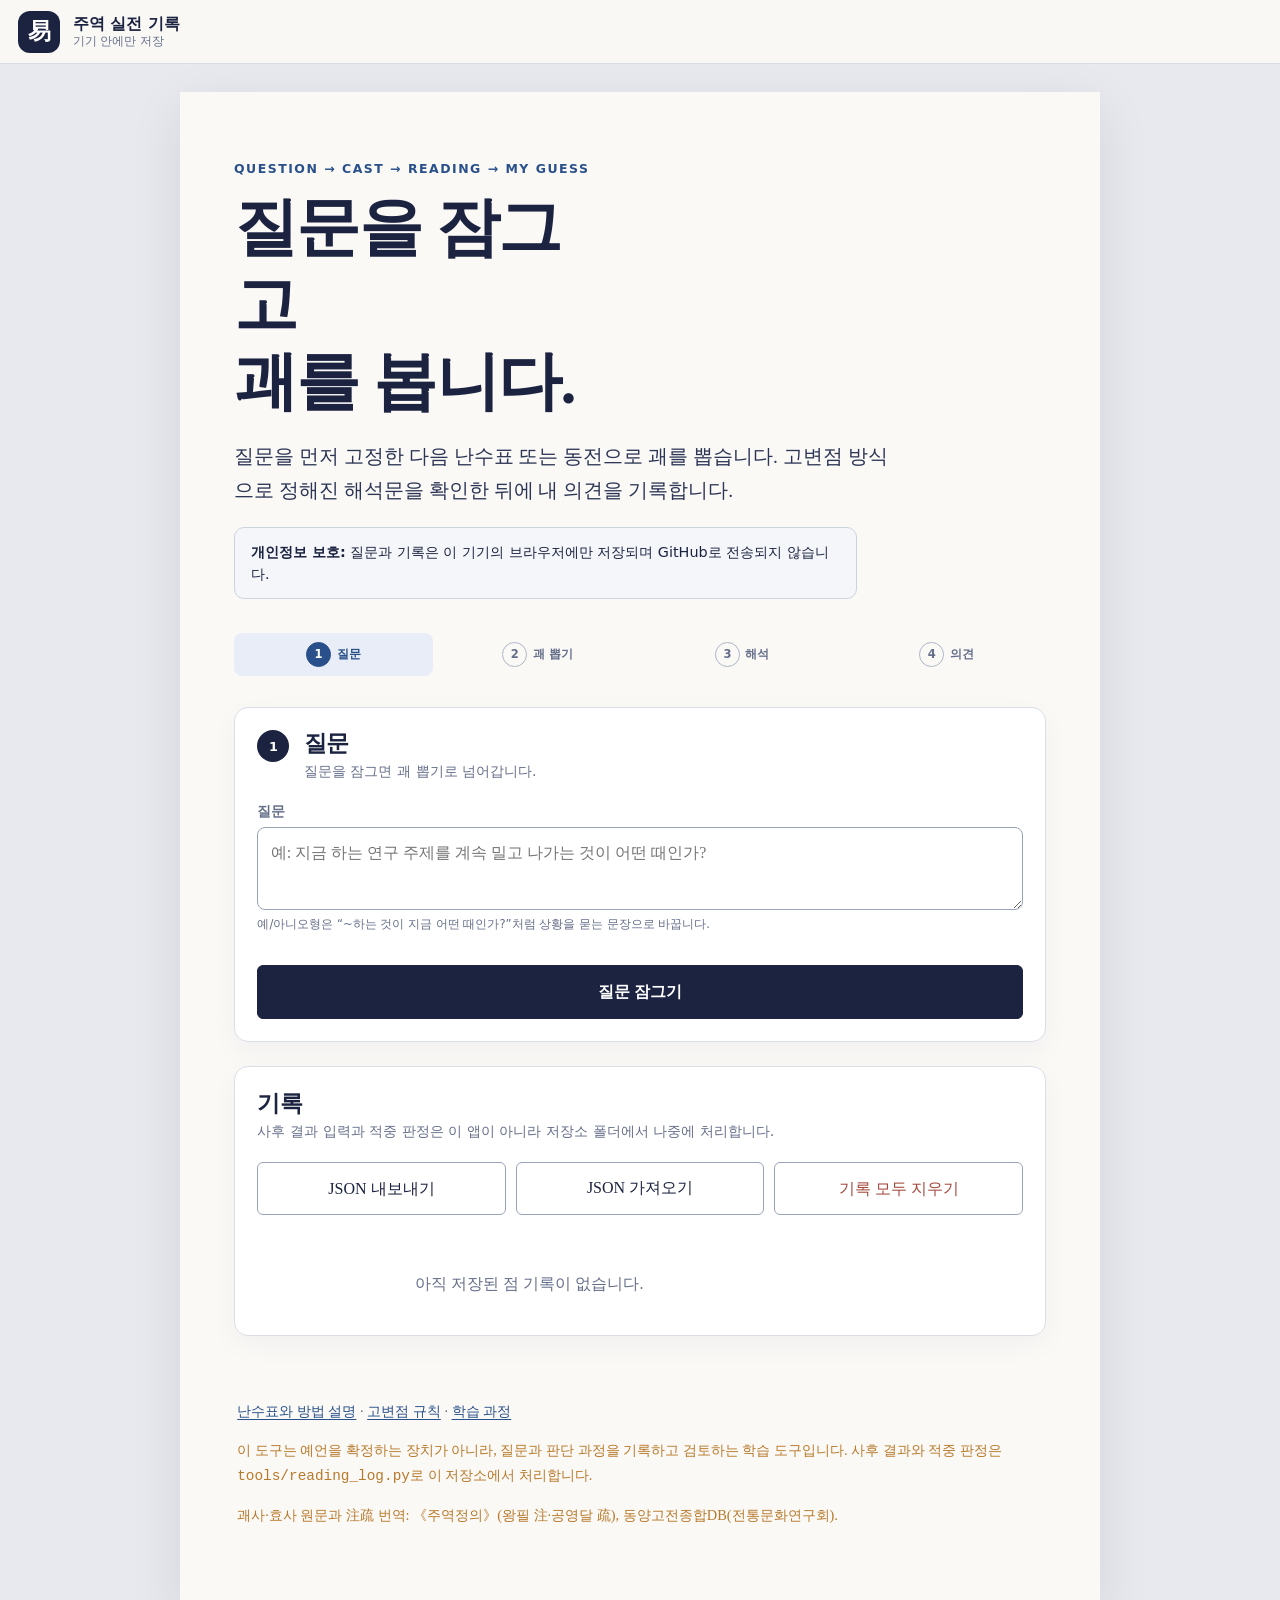
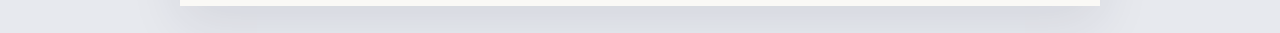
==== commit 6bceb2b5: "Show hexagram/line text inline instead of just the target Embed the 64-hexagram corpus (org + Korean" ====
--- a/index.html
+++ b/index.html
@@ -125,6 +125,7 @@
   <footer>
     <p><a href="reference/random-number-table.html">난수표와 방법 설명</a> · <a href="reference/reading-rules.html">고변점 규칙</a> · <a href="lessons/0001-cast-a-hexagram.html">학습 과정</a></p>
     <p class="src">이 도구는 예언을 확정하는 장치가 아니라, 질문과 판단 과정을 기록하고 검토하는 학습 도구입니다. 사후 결과와 적중 판정은 <code>tools/reading_log.py</code>로 이 저장소에서 처리합니다.</p>
+    <p class="src">괘사·효사 원문과 注疏 번역: 《주역정의》(왕필 注·공영달 疏), 동양고전종합DB(전통문화연구회).</p>
   </footer>
 </main>
 
--- a/assets/webapp.css
+++ b/assets/webapp.css
@@ -67,6 +67,19 @@
 .reading-rule p { max-width: none; margin: .35rem 0; }
 .reading-target { font: 700 1.2rem/1.4 ui-serif, Georgia, "Noto Serif KR", serif; }
 .rule-detail { color: var(--muted); font: .85rem/1.55 ui-sans-serif, system-ui, sans-serif; }
+.reading-text { display: grid; gap: 1rem; margin: 1rem 0; }
+.loading-note { color: var(--muted); font: .88rem ui-sans-serif, system-ui, sans-serif; }
+.read-item { padding: 1rem; border: 1px solid var(--rule); border-radius: 10px; background: #f9faf8; }
+.read-head { margin: 0 0 .5rem; color: var(--blue); font: 700 .82rem ui-sans-serif, system-ui, sans-serif; }
+.read-item .org { margin: 0 0 .2rem; font: 1.05rem/1.7 ui-serif, Georgia, "Noto Serif KR", serif; }
+.read-item .trans { margin: 0 0 .5rem; color: var(--muted); }
+.daxiang, .xiaoxiang { margin: .6rem 0 0; padding-top: .6rem; border-top: 1px dashed var(--rule); font-size: .92rem; }
+.partial-note { color: var(--red); font: .8rem ui-sans-serif, system-ui, sans-serif; }
+.juso { margin-top: .6rem; font-size: .88rem; }
+.juso summary { color: var(--blue); cursor: pointer; font: 700 .8rem ui-sans-serif, system-ui, sans-serif; }
+.juso-line { display: grid; gap: .1rem; margin: .5rem 0 0; padding-left: .8rem; border-left: 2px solid var(--rule); }
+.juso-line .org { color: var(--ink); }
+.juso-line .trans { color: var(--muted); }
 .source-links { font: .9rem/1.6 ui-sans-serif, system-ui, sans-serif; }
 .saved-note { color: #816022; font: .78rem/1.5 ui-sans-serif, system-ui, sans-serif; }
 .button-row, .record-actions { display: flex; flex-wrap: wrap; gap: .65rem; margin-top: .9rem; }
